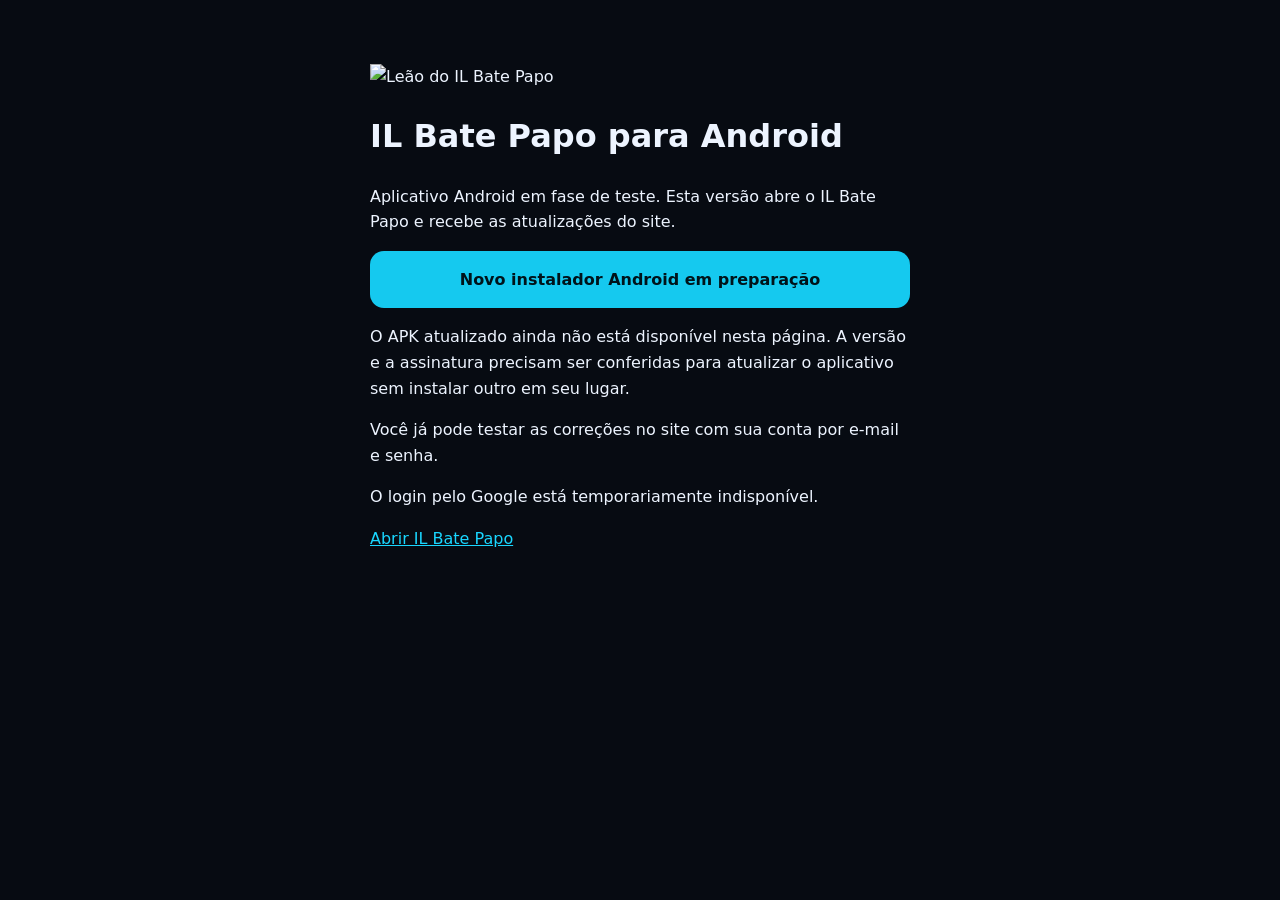
==== instalar.html @ 60a1a362 "Refresh IL Bate Papo fixes and installer availability" ====
<!doctype html>
<html lang="pt-BR"><head><base href="/IL-Bate-Papo/"><meta charset="utf-8"><meta name="viewport" content="width=device-width,initial-scale=1"><title>Instalar IL Bate Papo</title>
<style>body{margin:0;background:#070b12;color:#edf4ff;font:16px/1.6 system-ui}main{max-width:540px;margin:40px auto;padding:24px}img{width:72px;height:72px}a{color:#19d7ff}.download{display:block;padding:16px;border-radius:14px;background:#15c9ef;color:#00131a;text-align:center;text-decoration:none;font-weight:700}small{color:#b2c3d5}li{margin:10px 0}</style></head>
<body><main><img src="./icon-192.png" alt="Leão do IL Bate Papo"><h1>IL Bate Papo para Android</h1><p>Aplicativo Android em fase de teste. Esta versão abre o IL Bate Papo e recebe as atualizações do site.</p>
<p class="download">Novo instalador Android em preparação</p>
<p>O APK atualizado ainda não está disponível nesta página. A versão e a assinatura precisam ser conferidas para atualizar o aplicativo sem instalar outro em seu lugar.</p>
<p>Você já pode testar as correções no site com sua conta por e-mail e senha.</p>
<p>O login pelo Google está temporariamente indisponível.</p><p><a href="https://ilbate-papo.github.io/">Abrir IL Bate Papo</a></p>
</main></body></html>
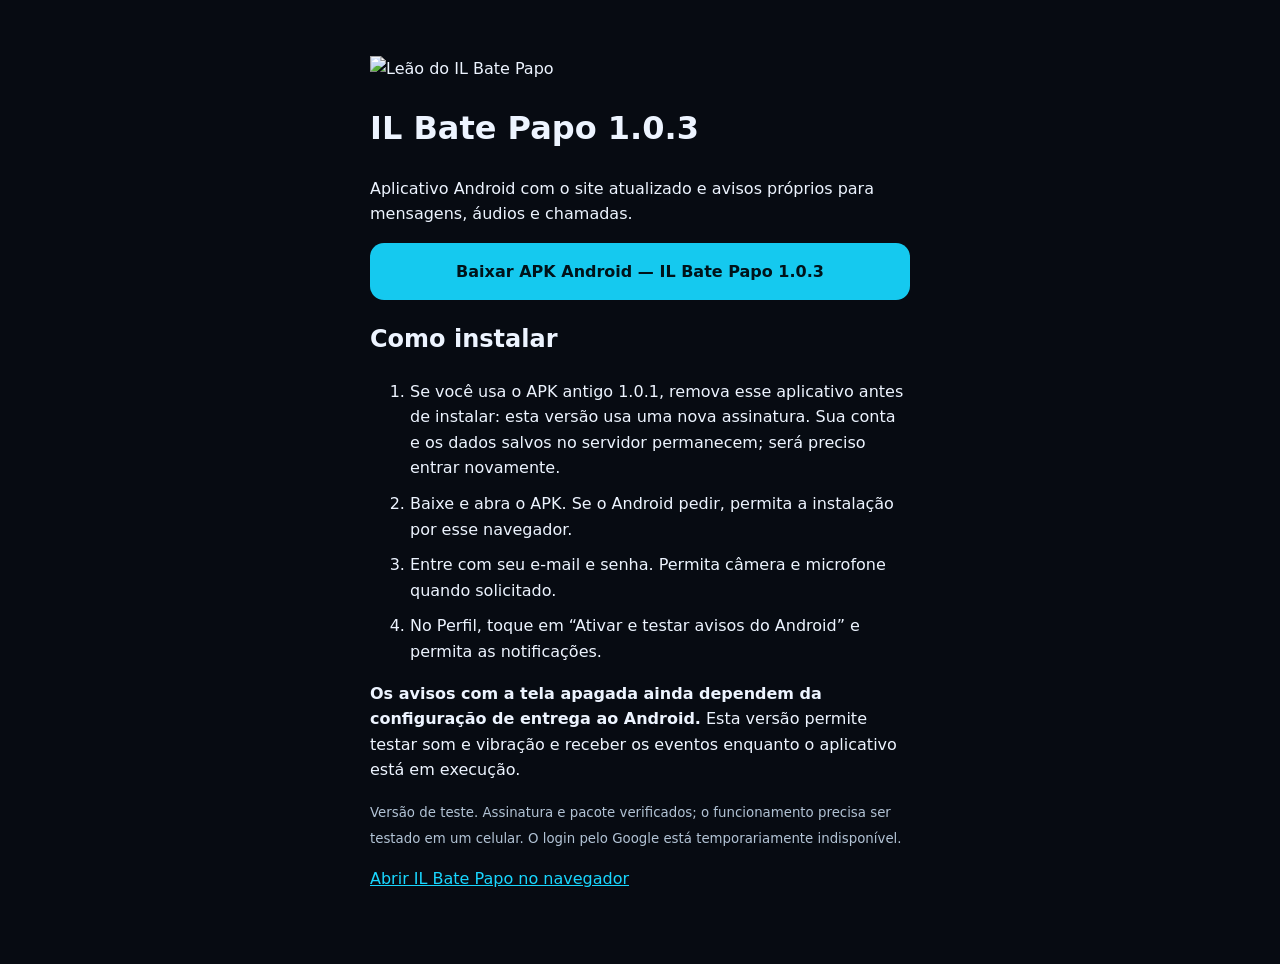
==== commit d2ddac30: "Offer new signed IL Bate Papo Android installer and native notification test" ====
--- a/instalar.html
+++ b/instalar.html
@@ -1,9 +1,8 @@
-<!doctype html>
-<html lang="pt-BR"><head><base href="/IL-Bate-Papo/"><meta charset="utf-8"><meta name="viewport" content="width=device-width,initial-scale=1"><title>Instalar IL Bate Papo</title>
-<style>body{margin:0;background:#070b12;color:#edf4ff;font:16px/1.6 system-ui}main{max-width:540px;margin:40px auto;padding:24px}img{width:72px;height:72px}a{color:#19d7ff}.download{display:block;padding:16px;border-radius:14px;background:#15c9ef;color:#00131a;text-align:center;text-decoration:none;font-weight:700}small{color:#b2c3d5}li{margin:10px 0}</style></head>
-<body><main><img src="./icon-192.png" alt="Leão do IL Bate Papo"><h1>IL Bate Papo para Android</h1><p>Aplicativo Android em fase de teste. Esta versão abre o IL Bate Papo e recebe as atualizações do site.</p>
-<p class="download">Novo instalador Android em preparação</p>
-<p>O APK atualizado ainda não está disponível nesta página. A versão e a assinatura precisam ser conferidas para atualizar o aplicativo sem instalar outro em seu lugar.</p>
-<p>Você já pode testar as correções no site com sua conta por e-mail e senha.</p>
-<p>O login pelo Google está temporariamente indisponível.</p><p><a href="https://ilbate-papo.github.io/">Abrir IL Bate Papo</a></p>
-</main></body></html>
+<!doctype html><html lang="pt-BR"><head><base href="/IL-Bate-Papo/"><meta charset="utf-8"><meta name="viewport" content="width=device-width,initial-scale=1"><title>Instalar IL Bate Papo 1.0.3</title>
+<style>body{margin:0;background:#070b12;color:#edf4ff;font:16px/1.6 system-ui}main{max-width:540px;margin:32px auto;padding:24px}img{width:72px;height:72px}a{color:#19d7ff}.download{display:block;padding:16px;border-radius:14px;background:#15c9ef;color:#00131a;text-align:center;text-decoration:none;font-weight:700}small{color:#b2c3d5}li{margin:10px 0}</style></head>
+<body><main><img src="./icon-192.png" alt="Leão do IL Bate Papo"><h1>IL Bate Papo 1.0.3</h1><p>Aplicativo Android com o site atualizado e avisos próprios para mensagens, áudios e chamadas.</p>
+<a class="download" href="./downloads/IL-Bate-Papo-1.0.3-AVISOS-NOVA-ASSINATURA.apk" download>Baixar APK Android — IL Bate Papo 1.0.3</a>
+<h2>Como instalar</h2><ol><li>Se você usa o APK antigo 1.0.1, remova esse aplicativo antes de instalar: esta versão usa uma nova assinatura. Sua conta e os dados salvos no servidor permanecem; será preciso entrar novamente.</li><li>Baixe e abra o APK. Se o Android pedir, permita a instalação por esse navegador.</li><li>Entre com seu e-mail e senha. Permita câmera e microfone quando solicitado.</li><li>No Perfil, toque em “Ativar e testar avisos do Android” e permita as notificações.</li></ol>
+<p><strong>Os avisos com a tela apagada ainda dependem da configuração de entrega ao Android.</strong> Esta versão permite testar som e vibração e receber os eventos enquanto o aplicativo está em execução.</p>
+<p><small>Versão de teste. Assinatura e pacote verificados; o funcionamento precisa ser testado em um celular. O login pelo Google está temporariamente indisponível.</small></p>
+<p><a href="https://ilbate-papo.github.io/">Abrir IL Bate Papo no navegador</a></p></main></body></html>
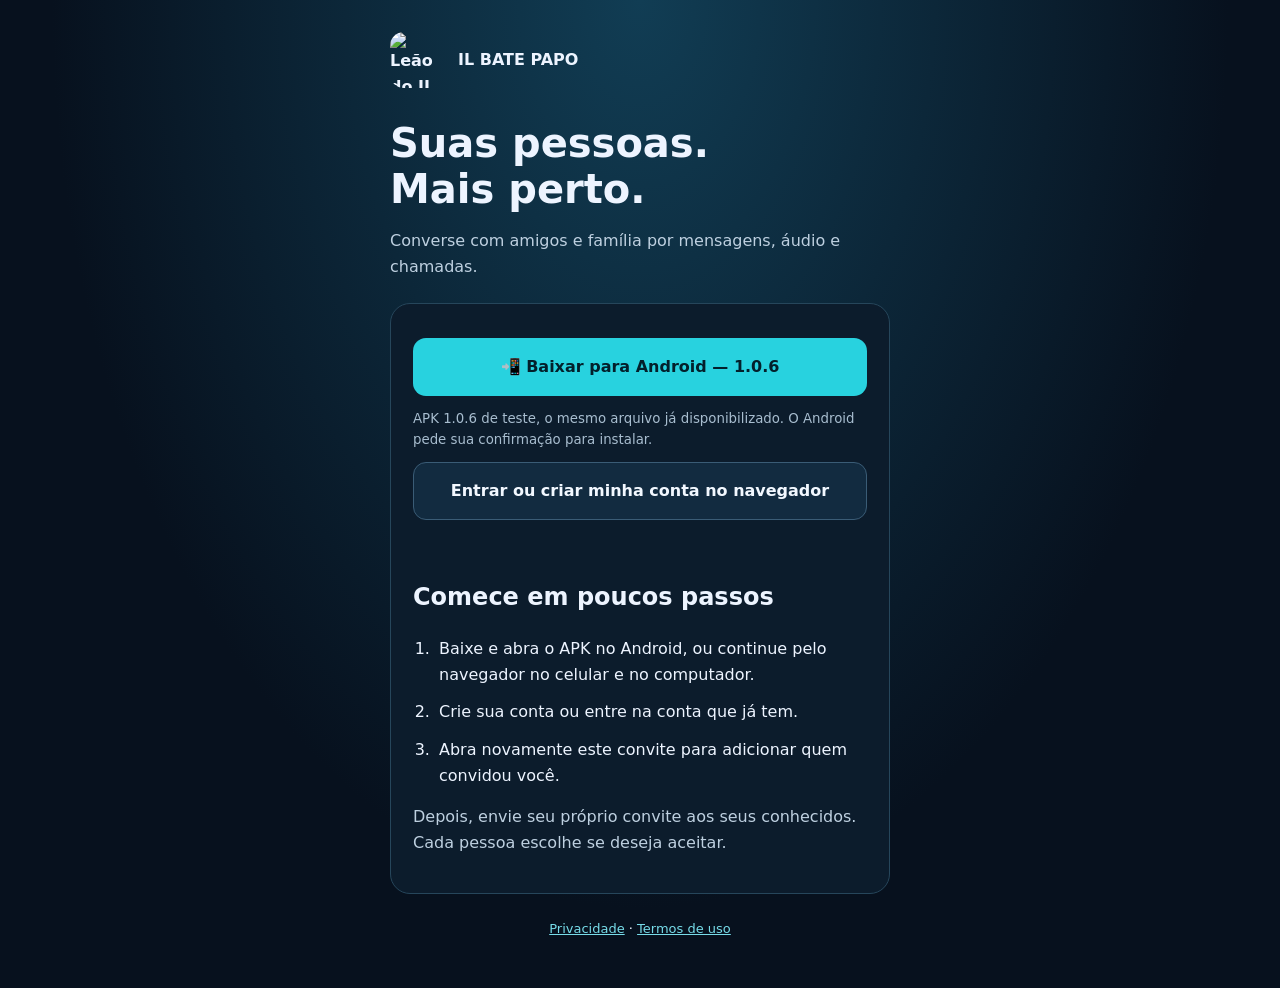
==== commit 4ddacfbd: "Update IL Bate Papo short-domain installation and invitations: instalar.html" ====
--- a/instalar.html
+++ b/instalar.html
@@ -1,8 +1,32 @@
-<!doctype html><html lang="pt-BR"><head><base href="/IL-Bate-Papo/"><meta charset="utf-8"><meta name="viewport" content="width=device-width,initial-scale=1"><title>Instalar IL Bate Papo 1.0.3</title>
-<style>body{margin:0;background:#070b12;color:#edf4ff;font:16px/1.6 system-ui}main{max-width:540px;margin:32px auto;padding:24px}img{width:72px;height:72px}a{color:#19d7ff}.download{display:block;padding:16px;border-radius:14px;background:#15c9ef;color:#00131a;text-align:center;text-decoration:none;font-weight:700}small{color:#b2c3d5}li{margin:10px 0}</style></head>
-<body><main><img src="./icon-192.png" alt="Leão do IL Bate Papo"><h1>IL Bate Papo 1.0.3</h1><p>Aplicativo Android com o site atualizado e avisos próprios para mensagens, áudios e chamadas.</p>
-<a class="download" href="./downloads/IL-Bate-Papo-1.0.3-AVISOS-NOVA-ASSINATURA.apk" download>Baixar APK Android — IL Bate Papo 1.0.3</a>
-<h2>Como instalar</h2><ol><li>Se você usa o APK antigo 1.0.1, remova esse aplicativo antes de instalar: esta versão usa uma nova assinatura. Sua conta e os dados salvos no servidor permanecem; será preciso entrar novamente.</li><li>Baixe e abra o APK. Se o Android pedir, permita a instalação por esse navegador.</li><li>Entre com seu e-mail e senha. Permita câmera e microfone quando solicitado.</li><li>No Perfil, toque em “Ativar e testar avisos do Android” e permita as notificações.</li></ol>
-<p><strong>Os avisos com a tela apagada ainda dependem da configuração de entrega ao Android.</strong> Esta versão permite testar som e vibração e receber os eventos enquanto o aplicativo está em execução.</p>
-<p><small>Versão de teste. Assinatura e pacote verificados; o funcionamento precisa ser testado em um celular. O login pelo Google está temporariamente indisponível.</small></p>
-<p><a href="https://ilbate-papo.github.io/">Abrir IL Bate Papo no navegador</a></p></main></body></html>
+<!doctype html>
+<html lang="pt-BR">
+<head>
+<base href="/IL-Bate-Papo/">
+<meta charset="utf-8"><meta name="viewport" content="width=device-width,initial-scale=1">
+<title>Instalar IL Bate Papo — Converse com seus amigos</title>
+<meta name="description" content="Recebeu um convite? Instale o IL Bate Papo, crie sua conta e adicione quem convidou você.">
+<meta property="og:type" content="website"><meta property="og:title" content="Venha conversar no IL Bate Papo">
+<meta property="og:description" content="Abra seu convite, instale e encontre quem convidou você.">
+<meta property="og:image" content="https://bate.papo.il-talk.com.br/il-bate-papo-preview.jpg?v=20261018">
+<meta name="twitter:card" content="summary_large_image"><meta name="theme-color" content="#071522">
+<style>
+*{box-sizing:border-box}body{margin:0;background:radial-gradient(ellipse at top,#113d54,#07111e 65%);color:#edf4ff;font:16px/1.6 system-ui,sans-serif;min-height:100dvh}main{width:min(540px,100%);margin:auto;padding:32px 20px 48px}.brand{display:flex;align-items:center;gap:12px;font-weight:750}.brand img{width:56px;height:56px;border-radius:14px}h1{font-size:clamp(30px,7vw,40px);line-height:1.15;margin:32px 0 14px}p{color:#bed0e0}.card{background:#0c1c2c;border:1px solid #26465b;border-radius:20px;padding:22px;margin-top:24px}.invite{border-color:#27b9b1;background:#0a302f}.invite strong{color:#b9fff3}.invite p{margin:8px 0 0}.action{display:block;width:100%;padding:15px 18px;border-radius:13px;background:#28d2df;color:#03202b;text-align:center;text-decoration:none;font-weight:750;border:1px solid transparent;margin:12px 0}.secondary{background:#122b40;color:#f2f8ff;border-color:#3a5c76}a{color:#77dce9}li{margin:12px 0;padding-left:4px}ol{padding-left:22px}small{color:#a8bdcf;display:block}footer{margin-top:25px;text-align:center;font-size:13px}.action:focus-visible,a:focus-visible{outline:3px solid #fff;outline-offset:4px}#invite-card[hidden]{display:none}#install-status{min-height:24px;font-size:14px}
+</style>
+<script src="./install-invite.js?v=20261018-invite-2" defer></script>
+</head>
+<body><main>
+<div class="brand"><img src="./icon-192.png" alt="Leão do IL Bate Papo"><span>IL BATE PAPO</span></div>
+<h1>Suas pessoas.<br>Mais perto.</h1>
+<p>Converse com amigos e família por mensagens, áudio e chamadas.</p>
+<section id="invite-card" class="card invite" hidden aria-label="Seu convite"><strong id="invite-name"></strong><p>Depois de criar sua conta ou entrar, você escolhe adicionar esse contato.</p></section>
+<section class="card" aria-label="Instalar e começar">
+<a id="android-download" class="action" href="#android-download">📲 Baixar para Android — 1.0.6</a>
+<small>APK 1.0.6 de teste, o mesmo arquivo já disponibilizado. O Android pede sua confirmação para instalar.</small>
+<a id="continue-chat" class="action secondary" href="./">Entrar ou criar minha conta no navegador</a>
+<p id="install-status" role="status"></p>
+<h2>Comece em poucos passos</h2>
+<ol><li>Baixe e abra o APK no Android, ou continue pelo navegador no celular e no computador.</li><li>Crie sua conta ou entre na conta que já tem.</li><li>Abra novamente este convite para adicionar quem convidou você.</li></ol>
+<p>Depois, envie seu próprio convite aos seus conhecidos. Cada pessoa escolhe se deseja aceitar.</p>
+</section>
+<footer><a href="./privacidade.html">Privacidade</a> · <a href="./termos.html">Termos de uso</a></footer>
+</main></body></html>
